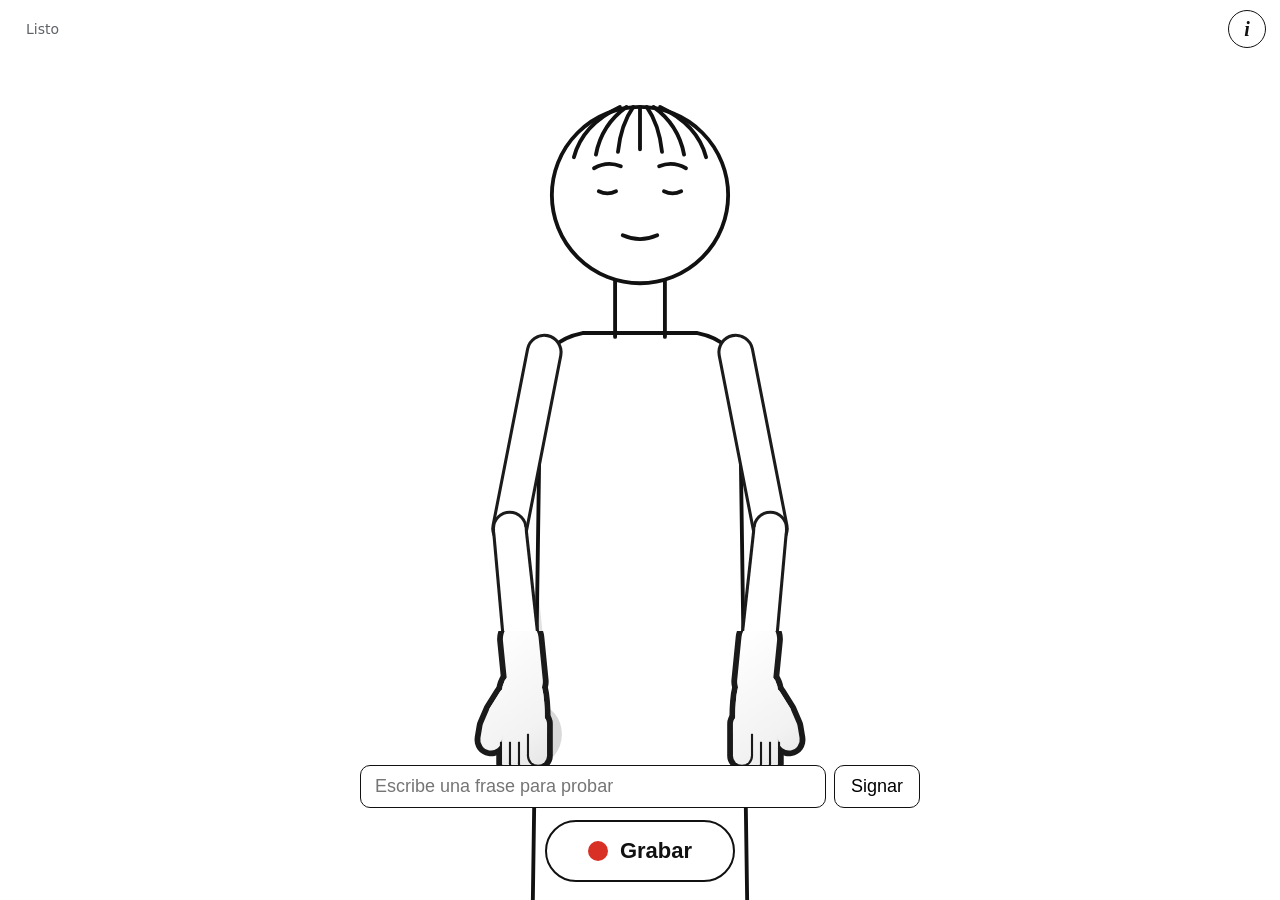
==== web/directo.html @ 459f3fe6 "Modo directo: avatar a pantalla completa que signa palabra a palabra lo que se oye; tabla de lemas" ====
<!DOCTYPE html>
<html lang="es">
<head>
  <meta charset="utf-8">
  <meta name="viewport" content="width=device-width, initial-scale=1, viewport-fit=cover, user-scalable=no">
  <meta name="theme-color" content="#ffffff">
  <title>Signatodo en directo</title>
  <link rel="stylesheet" href="/web/directo.css">
</head>
<body>
  <canvas id="avatar" aria-label="Avatar que signa lo que se oye"></canvas>

  <div class="superior">
    <span id="estado" class="estado" role="status">Cargando…</span>
    <button type="button" id="boton-info" class="redondo pequeno" aria-label="Fuentes y avisos">i</button>
  </div>

  <div class="inferior">
    <p id="subtitulos" class="subtitulos" aria-live="polite"></p>
    <form id="escribir" class="escribir" hidden>
      <input id="texto-prueba" type="text" autocomplete="off" placeholder="Escribe una frase para probar" aria-label="Frase de prueba">
      <button type="submit">Signar</button>
    </form>
    <button type="button" id="grabar" class="grabar" aria-pressed="false">
      <span class="punto"></span><span id="grabar-texto">Grabar</span>
    </button>
  </div>

  <section id="info" class="info" hidden>
    <div class="info-caja">
      <h2>Signatodo en directo</h2>
      <p>Un avatar signa en pantalla lo que se oye por el micrófono. Es un <strong>prototipo educativo</strong>: no es una interpretación profesional en lengua de signos española (LSE) y no sustituye a una persona intérprete.</p>
      <p><strong>Movimiento de los signos:</strong> vídeos de ARASAAC (Gobierno de Aragón), licencia CC BY-NC-SA, solo uso no comercial. Los signos y el alfabeto propios son borradores sin validar por una persona signante.</p>
      <p>El reconocimiento de voz lo hace el sistema del teléfono; según el dispositivo, puede enviar el audio al servicio de voz del fabricante.</p>
      <button type="button" id="cerrar-info" class="grabar claro">Cerrar</button>
    </div>
  </section>

  <script src="/web/signos.js"></script>
  <script src="/web/avatar.js"></script>
  <script src="/web/directo.js"></script>
</body>
</html>
---- web/directo.css ----
/* Signatodo en directo: el avatar ocupa toda la pantalla; encima, solo el estado, los subtítulos y el botón de grabar. */
:root { --tinta: #111; --papel: #fff; --rojo: #d93025; --gris: #5f6368; }
* { box-sizing: border-box; }
html, body { margin: 0; height: 100%; overflow: hidden; background: var(--papel); color: var(--tinta);
  font-family: "Segoe UI", system-ui, -apple-system, Roboto, sans-serif; -webkit-tap-highlight-color: transparent; user-select: none; }
#avatar { position: fixed; inset: 0; width: 100vw; height: 100vh; display: block; }

.superior { position: fixed; top: 0; left: 0; right: 0; display: flex; justify-content: space-between; align-items: center;
  padding: max(10px, env(safe-area-inset-top)) 14px 0; pointer-events: none; }
.superior > * { pointer-events: auto; }
.estado { font-size: 14px; color: var(--gris); background: rgba(255,255,255,.85); border-radius: 999px; padding: 6px 12px; }
.redondo { border: 1.5px solid var(--tinta); background: var(--papel); color: var(--tinta); border-radius: 50%; width: 38px; height: 38px;
  font: italic 700 20px "Times New Roman", Times, serif; cursor: pointer; }

.inferior { position: fixed; left: 0; right: 0; bottom: 0; display: flex; flex-direction: column; align-items: center; gap: 12px;
  padding: 0 14px max(18px, env(safe-area-inset-bottom)); }
.subtitulos { margin: 0; max-width: 960px; min-height: 1.4em; text-align: center; font-size: clamp(20px, 5vw, 30px); line-height: 1.3;
  color: #fff; background: rgba(0,0,0,.78); border-radius: 12px; padding: 8px 16px; }
.subtitulos:empty { visibility: hidden; }
.subtitulos .nuevo { color: #f2b84b; }
.subtitulos .tentativo { color: #bbb; }

.grabar { display: inline-flex; align-items: center; gap: 12px; border: 2px solid var(--tinta); background: var(--papel); color: var(--tinta);
  border-radius: 999px; padding: 16px 34px; font-size: 22px; font-weight: 600; cursor: pointer; min-width: 190px; justify-content: center; }
.grabar .punto { width: 20px; height: 20px; border-radius: 50%; background: var(--rojo); }
.grabar[aria-pressed="true"] { background: var(--rojo); border-color: var(--rojo); color: #fff; }
.grabar[aria-pressed="true"] .punto { background: #fff; border-radius: 4px; animation: latido 1.2s ease-in-out infinite; }
.grabar.claro { background: var(--papel); color: var(--tinta); }
@keyframes latido { 50% { transform: scale(.78); } }

.escribir { display: flex; gap: 8px; width: min(560px, 100%); }
.escribir input { flex: 1; font-size: 18px; padding: 10px 14px; border: 1.5px solid var(--tinta); border-radius: 10px; user-select: text; }
.escribir button { font-size: 18px; padding: 10px 16px; border: 1.5px solid var(--tinta); border-radius: 10px; background: var(--papel); cursor: pointer; }

.info { position: fixed; inset: 0; background: rgba(0,0,0,.55); display: flex; align-items: center; justify-content: center; padding: 18px; }
.info[hidden] { display: none; }
.info-caja { background: var(--papel); border-radius: 16px; padding: 22px; max-width: 560px; max-height: 90vh; overflow: auto; font-size: 16px; line-height: 1.45; user-select: text; }
.info-caja h2 { margin: 0 0 10px; font-size: 20px; }
.info-caja .grabar { margin-top: 8px; padding: 10px 24px; font-size: 18px; min-width: 0; }
@media (prefers-reduced-motion: reduce) { .grabar[aria-pressed="true"] .punto { animation: none; } }
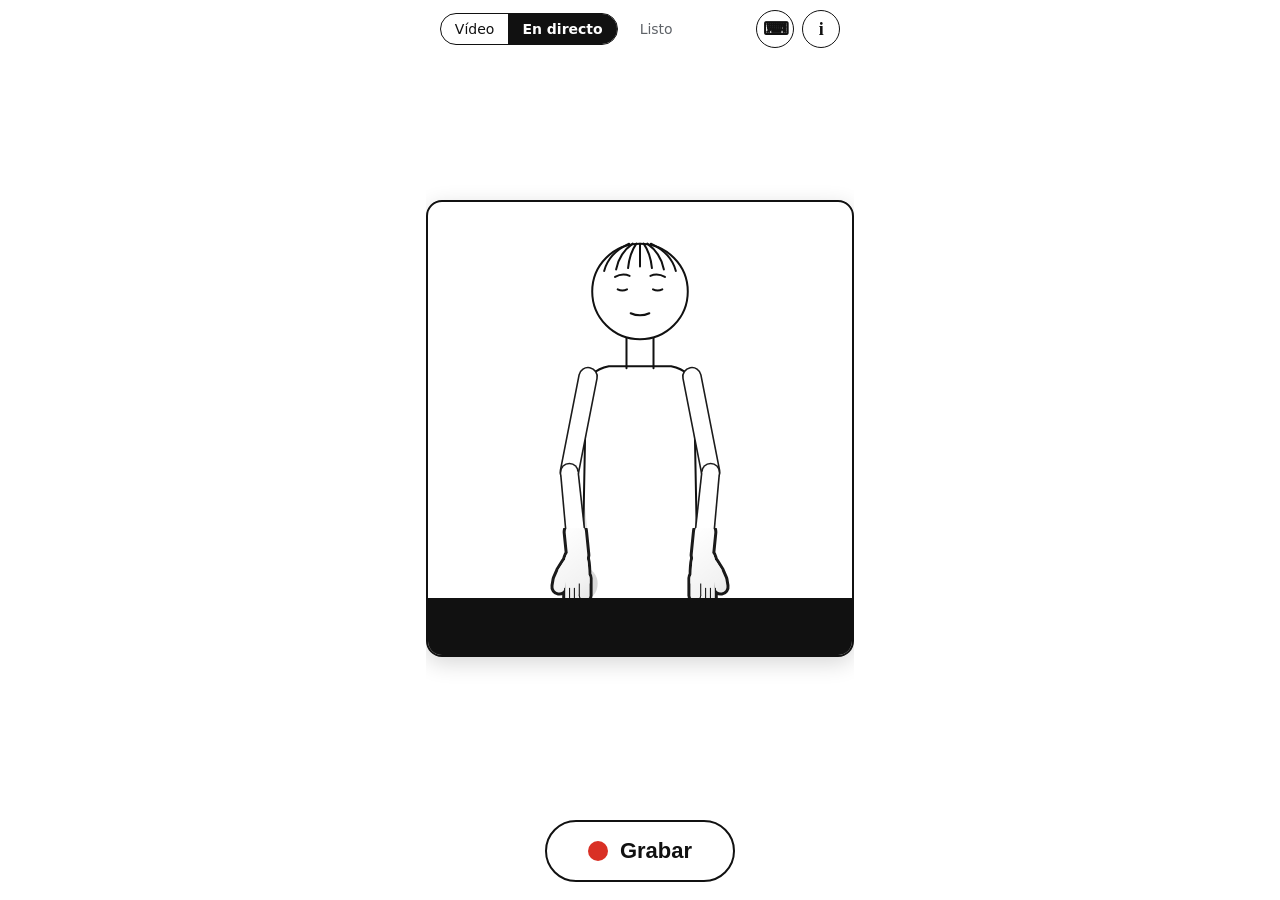
==== commit f1b28103: "Modo directo: cuadro como en la web, palabras sin signo en rojo, línea Oído, aviso y cuadro de texto" ====
--- a/web/directo.html
+++ b/web/directo.html
@@ -8,11 +8,21 @@
   <link rel="stylesheet" href="/web/directo.css">
 </head>
 <body>
-  <canvas id="avatar" aria-label="Avatar que signa lo que se oye"></canvas>
+  <div class="superior">
+    <nav id="modos" class="modos" aria-label="Modo de uso">
+      <a class="modo" href="/">Vídeo</a>
+      <a class="modo activo" href="/web/directo.html" aria-current="page">En directo</a>
+    </nav>
+    <span id="estado" class="estado" role="status">Cargando…</span>
+    <button type="button" id="boton-teclado" class="redondo pequeno" aria-label="Escribir una frase">⌨</button>
+    <button type="button" id="boton-info" class="redondo pequeno" aria-label="Fuentes y avisos">i</button>
+  </div>
 
-  <div class="superior">
-    <span id="estado" class="estado" role="status">Cargando…</span>
-    <button type="button" id="boton-info" class="redondo pequeno" aria-label="Fuentes y avisos">i</button>
+  <p id="oido" class="oido" aria-live="polite"></p>
+
+  <div id="tarjeta" class="tarjeta">
+    <canvas id="avatar" aria-label="Avatar que signa lo que se oye"></canvas>
+    <div id="rotulo" class="rotulo" aria-hidden="true">&nbsp;</div>
   </div>
 
   <div class="inferior">
--- a/web/directo.css
+++ b/web/directo.css
@@ -1,24 +1,30 @@
 /* Signatodo en directo: el avatar ocupa toda la pantalla; encima, solo el estado, los subtítulos y el botón de grabar. */
 :root { --tinta: #111; --papel: #fff; --rojo: #d93025; --gris: #5f6368; }
 * { box-sizing: border-box; }
-html, body { margin: 0; height: 100%; overflow: hidden; background: var(--papel); color: var(--tinta);
+html, body { margin: 0; height: 100%; overflow: hidden; display: flex; flex-direction: column; align-items: center; background: var(--papel); color: var(--tinta);
   font-family: "Segoe UI", system-ui, -apple-system, Roboto, sans-serif; -webkit-tap-highlight-color: transparent; user-select: none; }
-#avatar { position: fixed; inset: 0; width: 100vw; height: 100vh; display: block; }
+/* El avatar va en un cuadro, como en la web: lienzo de 600x560 y debajo la barra negra con la palabra que se signa. */
+.tarjeta { position: relative; flex: none; margin: auto; background: var(--papel); border: 2px solid var(--tinta);
+  border-radius: 16px; overflow: hidden; box-shadow: 0 6px 22px rgba(0,0,0,.16); }
+#avatar { display: block; }
+.rotulo { background: #111; color: #fff; text-align: center; padding: 9px 8px; min-height: 2.4em; letter-spacing: .08em;
+  font: 700 clamp(16px, 4.6vw, 24px) "Times New Roman", Times, serif; text-transform: uppercase; white-space: nowrap; overflow: hidden; text-overflow: ellipsis; }
 
-.superior { position: fixed; top: 0; left: 0; right: 0; display: flex; justify-content: space-between; align-items: center;
+.superior { position: static; width: 100%; flex: none; display: flex; justify-content: space-between; align-items: center;
   padding: max(10px, env(safe-area-inset-top)) 14px 0; pointer-events: none; }
 .superior > * { pointer-events: auto; }
 .estado { font-size: 14px; color: var(--gris); background: rgba(255,255,255,.85); border-radius: 999px; padding: 6px 12px; }
 .redondo { border: 1.5px solid var(--tinta); background: var(--papel); color: var(--tinta); border-radius: 50%; width: 38px; height: 38px;
   font: italic 700 20px "Times New Roman", Times, serif; cursor: pointer; }
 
-.inferior { position: fixed; left: 0; right: 0; bottom: 0; display: flex; flex-direction: column; align-items: center; gap: 12px;
+.inferior { position: static; width: 100%; flex: none; display: flex; flex-direction: column; align-items: center; gap: 12px;
   padding: 0 14px max(18px, env(safe-area-inset-bottom)); }
 .subtitulos { margin: 0; max-width: 960px; min-height: 1.4em; text-align: center; font-size: clamp(20px, 5vw, 30px); line-height: 1.3;
   color: #fff; background: rgba(0,0,0,.78); border-radius: 12px; padding: 8px 16px; }
 .subtitulos:empty { visibility: hidden; }
 .subtitulos .nuevo { color: #f2b84b; }
 .subtitulos .tentativo { color: #bbb; }
+.subtitulos .sin { color: #ff5a4d; font-weight: 700; }
 
 .grabar { display: inline-flex; align-items: center; gap: 12px; border: 2px solid var(--tinta); background: var(--papel); color: var(--tinta);
   border-radius: 999px; padding: 16px 34px; font-size: 22px; font-weight: 600; cursor: pointer; min-width: 190px; justify-content: center; }
@@ -38,3 +44,19 @@
 .info-caja h2 { margin: 0 0 10px; font-size: 20px; }
 .info-caja .grabar { margin-top: 8px; padding: 10px 24px; font-size: 18px; min-width: 0; }
 @media (prefers-reduced-motion: reduce) { .grabar[aria-pressed="true"] .punto { animation: none; } }
+
+[hidden] { display: none !important; }
+
+.oido { position: static; width: 100%; flex: none; padding: 6px 14px 0; min-height: 3.1em; margin: 0; font-size: 14px; line-height: 1.35; color: var(--gris); pointer-events: none; }
+.oido .falta { color: #b3541e; font-weight: 600; }
+.redondo.pequeno { font-style: normal; font-size: 18px; }
+.superior .redondo + .redondo { margin-left: 8px; }
+#boton-teclado { margin-left: auto; margin-right: 8px; }
+.superior .redondo + .redondo { margin-left: 0; }
+
+/* Conmutador de modo (solo en la web; la app no tiene modo vídeo) */
+.modos { display: inline-flex; flex: none; border: 1.5px solid var(--tinta); border-radius: 999px; overflow: hidden; margin-right: 10px; }
+.modo { padding: 7px 14px; color: var(--tinta); text-decoration: none; font-size: 14px; white-space: nowrap; }
+.modo.activo { background: var(--tinta); color: var(--papel); font-weight: 600; }
+.modo:focus-visible { outline: 2px solid var(--rojo); outline-offset: -2px; }
+.estado { min-width: 0; }
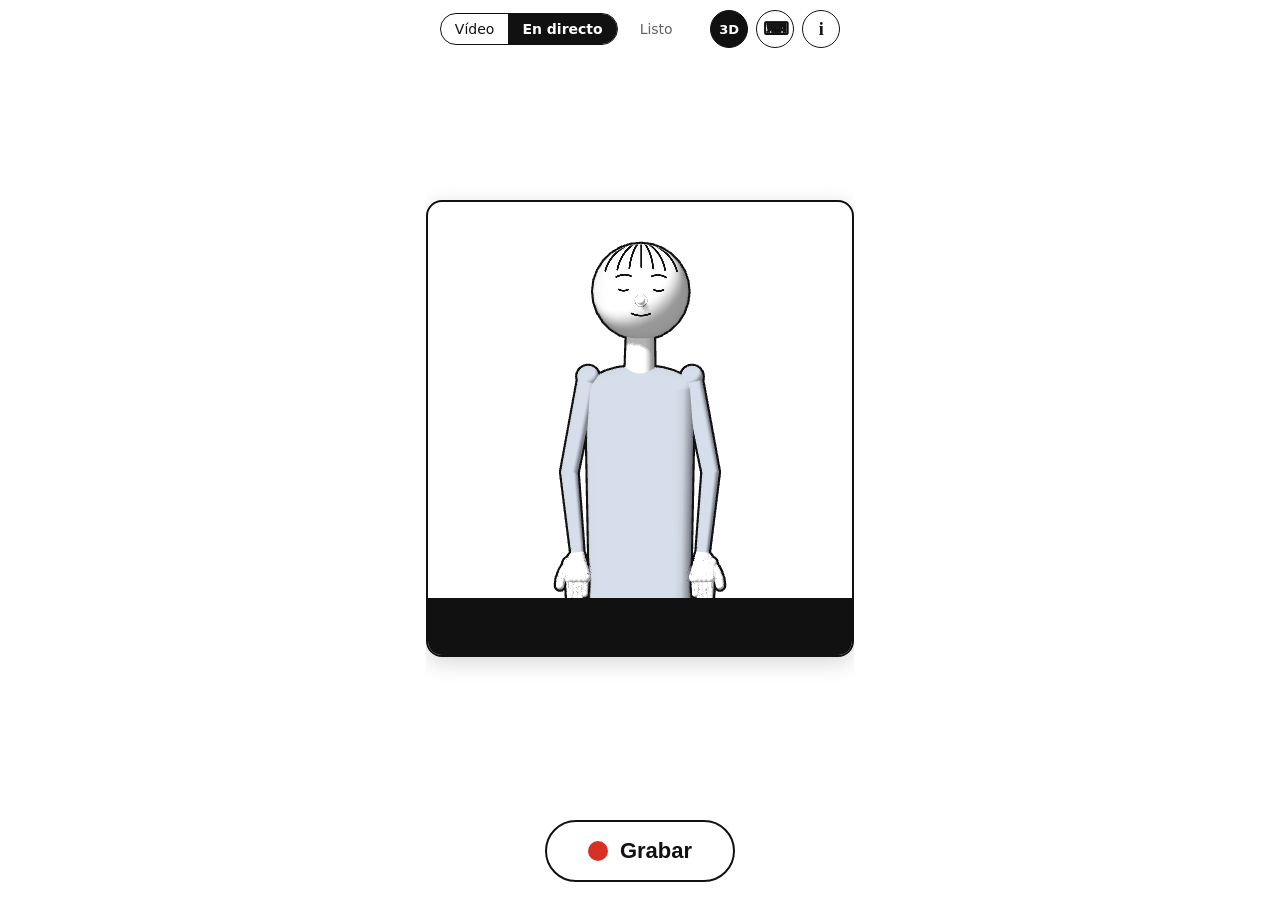
==== commit 7035c0db: "Avatar en 3D: motor WebGL propio con piezas independientes, sombreado y sombras proyectadas; opción " ====
--- a/web/directo.html
+++ b/web/directo.html
@@ -14,6 +14,7 @@
       <a class="modo activo" href="/web/directo.html" aria-current="page">En directo</a>
     </nav>
     <span id="estado" class="estado" role="status">Cargando…</span>
+    <button type="button" id="boton-3d" class="redondo pequeno letras" aria-pressed="true" aria-label="Avatar en 3D">3D</button>
     <button type="button" id="boton-teclado" class="redondo pequeno" aria-label="Escribir una frase">⌨</button>
     <button type="button" id="boton-info" class="redondo pequeno" aria-label="Fuentes y avisos">i</button>
   </div>
@@ -47,6 +48,7 @@
   </section>
 
   <script src="/web/signos.js"></script>
+  <script src="/web/avatar3d.js"></script>
   <script src="/web/avatar.js"></script>
   <script src="/web/directo.js"></script>
 </body>
--- a/web/directo.css
+++ b/web/directo.css
@@ -51,7 +51,8 @@
 .oido .falta { color: #b3541e; font-weight: 600; }
 .redondo.pequeno { font-style: normal; font-size: 18px; }
 .superior .redondo + .redondo { margin-left: 8px; }
-#boton-teclado { margin-left: auto; margin-right: 8px; }
+#boton-3d { margin-left: auto; margin-right: 8px; }
+#boton-teclado { margin-right: 8px; }
 .superior .redondo + .redondo { margin-left: 0; }
 
 /* Conmutador de modo (solo en la web; la app no tiene modo vídeo) */
@@ -60,3 +61,6 @@
 .modo.activo { background: var(--tinta); color: var(--papel); font-weight: 600; }
 .modo:focus-visible { outline: 2px solid var(--rojo); outline-offset: -2px; }
 .estado { min-width: 0; }
+
+.redondo.letras { font: 700 13px "Segoe UI", system-ui, sans-serif; }
+.redondo[aria-pressed="true"] { background: var(--tinta); color: var(--papel); }
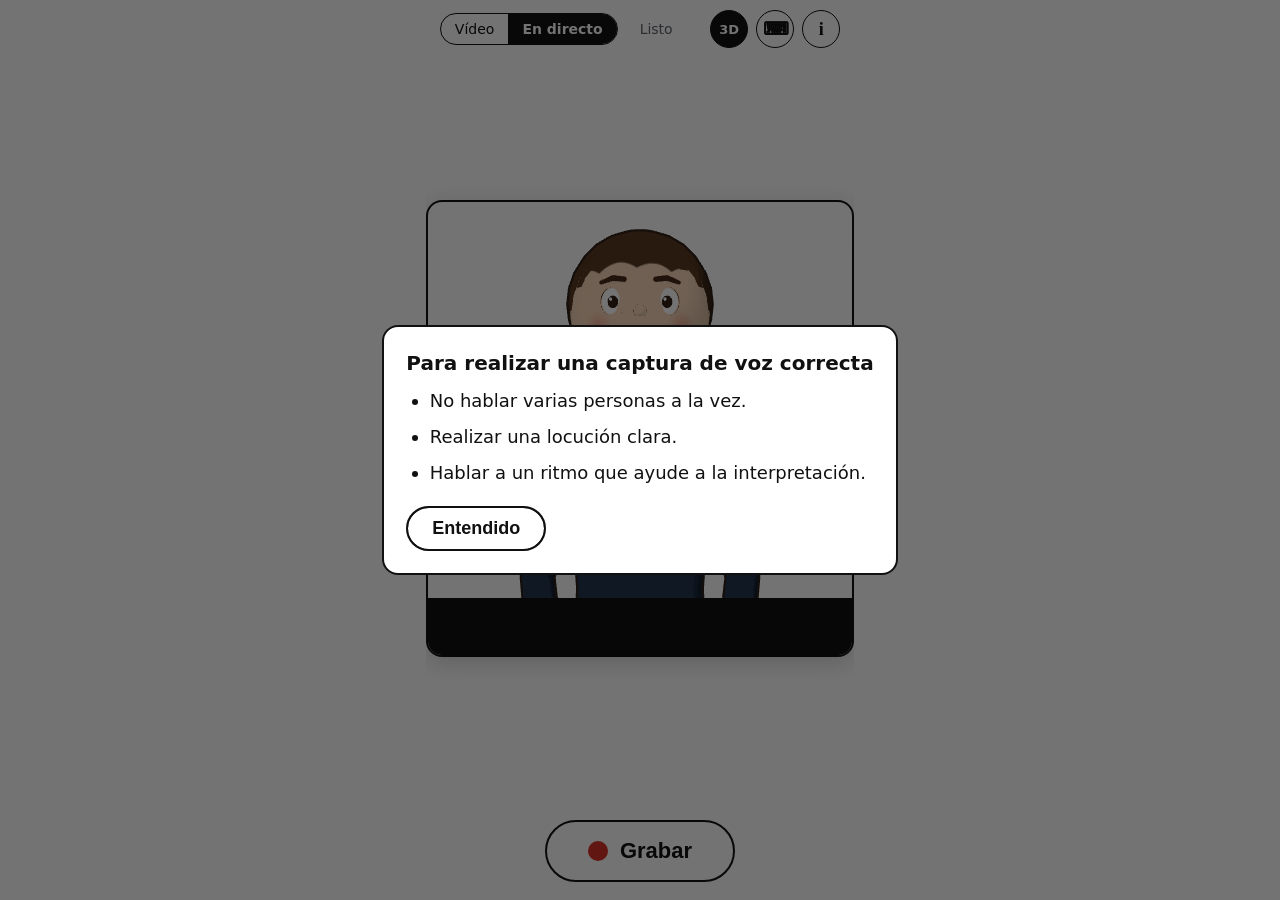
==== commit 033b309f: "Avatar: cabeza y cuerpo al unísono, parpadeo natural y aviso de captura de voz - La cabeza va montad" ====
--- a/web/directo.html
+++ b/web/directo.html
@@ -37,10 +37,29 @@
     </button>
   </div>
 
+  <!-- Aviso al entrar (una vez por sesión): cómo hablar para que la voz se capte bien. También está en la «i». -->
+  <section id="aviso-voz" class="info" hidden>
+    <div class="info-caja" role="dialog" aria-modal="true" aria-labelledby="aviso-voz-titulo">
+      <h2 id="aviso-voz-titulo">Para realizar una captura de voz correcta</h2>
+      <ul class="consejos">
+        <li>No hablar varias personas a la vez.</li>
+        <li>Realizar una locución clara.</li>
+        <li>Hablar a un ritmo que ayude a la interpretación.</li>
+      </ul>
+      <button type="button" id="cerrar-aviso-voz" class="grabar claro">Entendido</button>
+    </div>
+  </section>
+
   <section id="info" class="info" hidden>
     <div class="info-caja">
       <h2>Signatodo en directo</h2>
       <p>Un avatar signa en pantalla lo que se oye por el micrófono. Es un <strong>prototipo educativo</strong>: no es una interpretación profesional en lengua de signos española (LSE) y no sustituye a una persona intérprete.</p>
+      <p><strong>Para realizar una captura de voz correcta:</strong></p>
+      <ul class="consejos">
+        <li>No hablar varias personas a la vez.</li>
+        <li>Realizar una locución clara.</li>
+        <li>Hablar a un ritmo que ayude a la interpretación.</li>
+      </ul>
       <p><strong>Movimiento de los signos:</strong> vídeos de ARASAAC (Gobierno de Aragón), licencia CC BY-NC-SA, solo uso no comercial. Los signos y el alfabeto propios son borradores sin validar por una persona signante.</p>
       <p>El reconocimiento de voz lo hace el sistema del teléfono; según el dispositivo, puede enviar el audio al servicio de voz del fabricante.</p>
       <button type="button" id="cerrar-info" class="grabar claro">Cerrar</button>
--- a/web/directo.css
+++ b/web/directo.css
@@ -43,6 +43,10 @@
 .info-caja { background: var(--papel); border-radius: 16px; padding: 22px; max-width: 560px; max-height: 90vh; overflow: auto; font-size: 16px; line-height: 1.45; user-select: text; }
 .info-caja h2 { margin: 0 0 10px; font-size: 20px; }
 .info-caja .grabar { margin-top: 8px; padding: 10px 24px; font-size: 18px; min-width: 0; }
+.consejos { margin: 0 0 12px; padding-left: 1.3em; }
+.consejos li { margin: 6px 0; }
+#aviso-voz .info-caja { border: 2px solid var(--tinta); font-size: 18px; }
+#aviso-voz .consejos li { margin: 10px 0; }
 @media (prefers-reduced-motion: reduce) { .grabar[aria-pressed="true"] .punto { animation: none; } }
 
 [hidden] { display: none !important; }
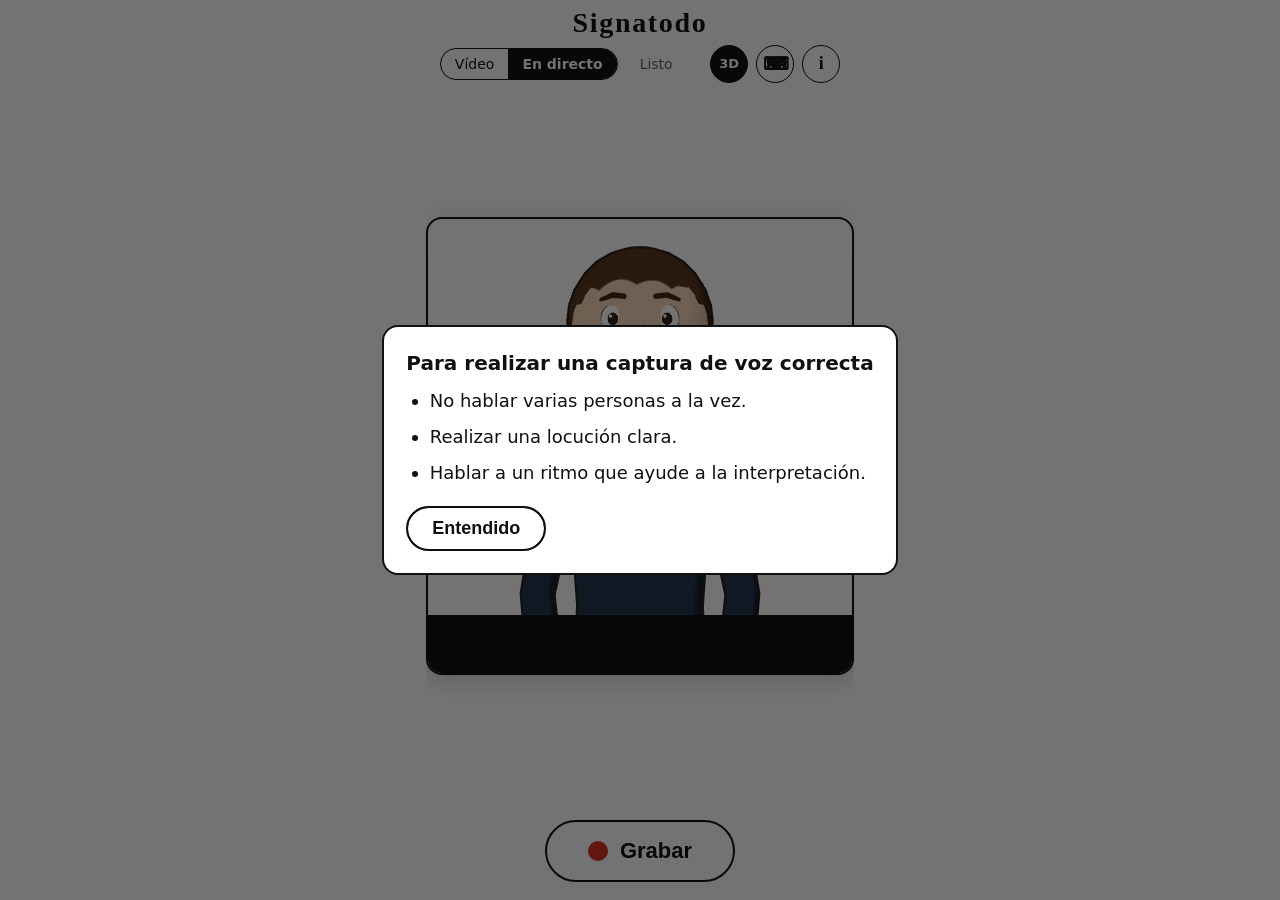
==== commit 14a84b50: "Despliegue en el servidor del centro y actualización automática de la app (0.5) - herramientas/despl" ====
--- a/web/directo.html
+++ b/web/directo.html
@@ -8,6 +8,7 @@
   <link rel="stylesheet" href="/web/directo.css">
 </head>
 <body>
+  <h1 class="marca">Signatodo</h1>
   <div class="superior">
     <nav id="modos" class="modos" aria-label="Modo de uso">
       <a class="modo" href="/">Vídeo</a>
@@ -62,6 +63,7 @@
       </ul>
       <p><strong>Movimiento de los signos:</strong> vídeos de ARASAAC (Gobierno de Aragón), licencia CC BY-NC-SA, solo uso no comercial. Los signos y el alfabeto propios son borradores sin validar por una persona signante.</p>
       <p>El reconocimiento de voz lo hace el sistema del teléfono; según el dispositivo, puede enviar el audio al servicio de voz del fabricante.</p>
+      <p id="version-app" hidden></p>
       <button type="button" id="cerrar-info" class="grabar claro">Cerrar</button>
     </div>
   </section>
--- a/web/directo.css
+++ b/web/directo.css
@@ -10,8 +10,11 @@
 .rotulo { background: #111; color: #fff; text-align: center; padding: 9px 8px; min-height: 2.4em; letter-spacing: .08em;
   font: 700 clamp(16px, 4.6vw, 24px) "Times New Roman", Times, serif; text-transform: uppercase; white-space: nowrap; overflow: hidden; text-overflow: ellipsis; }
 
+/* El nombre de la app, arriba del todo, con la misma letra que el rótulo del recuadro. */
+.marca { flex: none; width: 100%; margin: 0; padding: max(8px, env(safe-area-inset-top)) 14px 0; text-align: center;
+  font: 700 clamp(22px, 6vw, 28px)/1.1 "Times New Roman", Times, serif; letter-spacing: .06em; }
 .superior { position: static; width: 100%; flex: none; display: flex; justify-content: space-between; align-items: center;
-  padding: max(10px, env(safe-area-inset-top)) 14px 0; pointer-events: none; }
+  padding: 6px 14px 0; pointer-events: none; }
 .superior > * { pointer-events: auto; }
 .estado { font-size: 14px; color: var(--gris); background: rgba(255,255,255,.85); border-radius: 999px; padding: 6px 12px; }
 .redondo { border: 1.5px solid var(--tinta); background: var(--papel); color: var(--tinta); border-radius: 50%; width: 38px; height: 38px;
